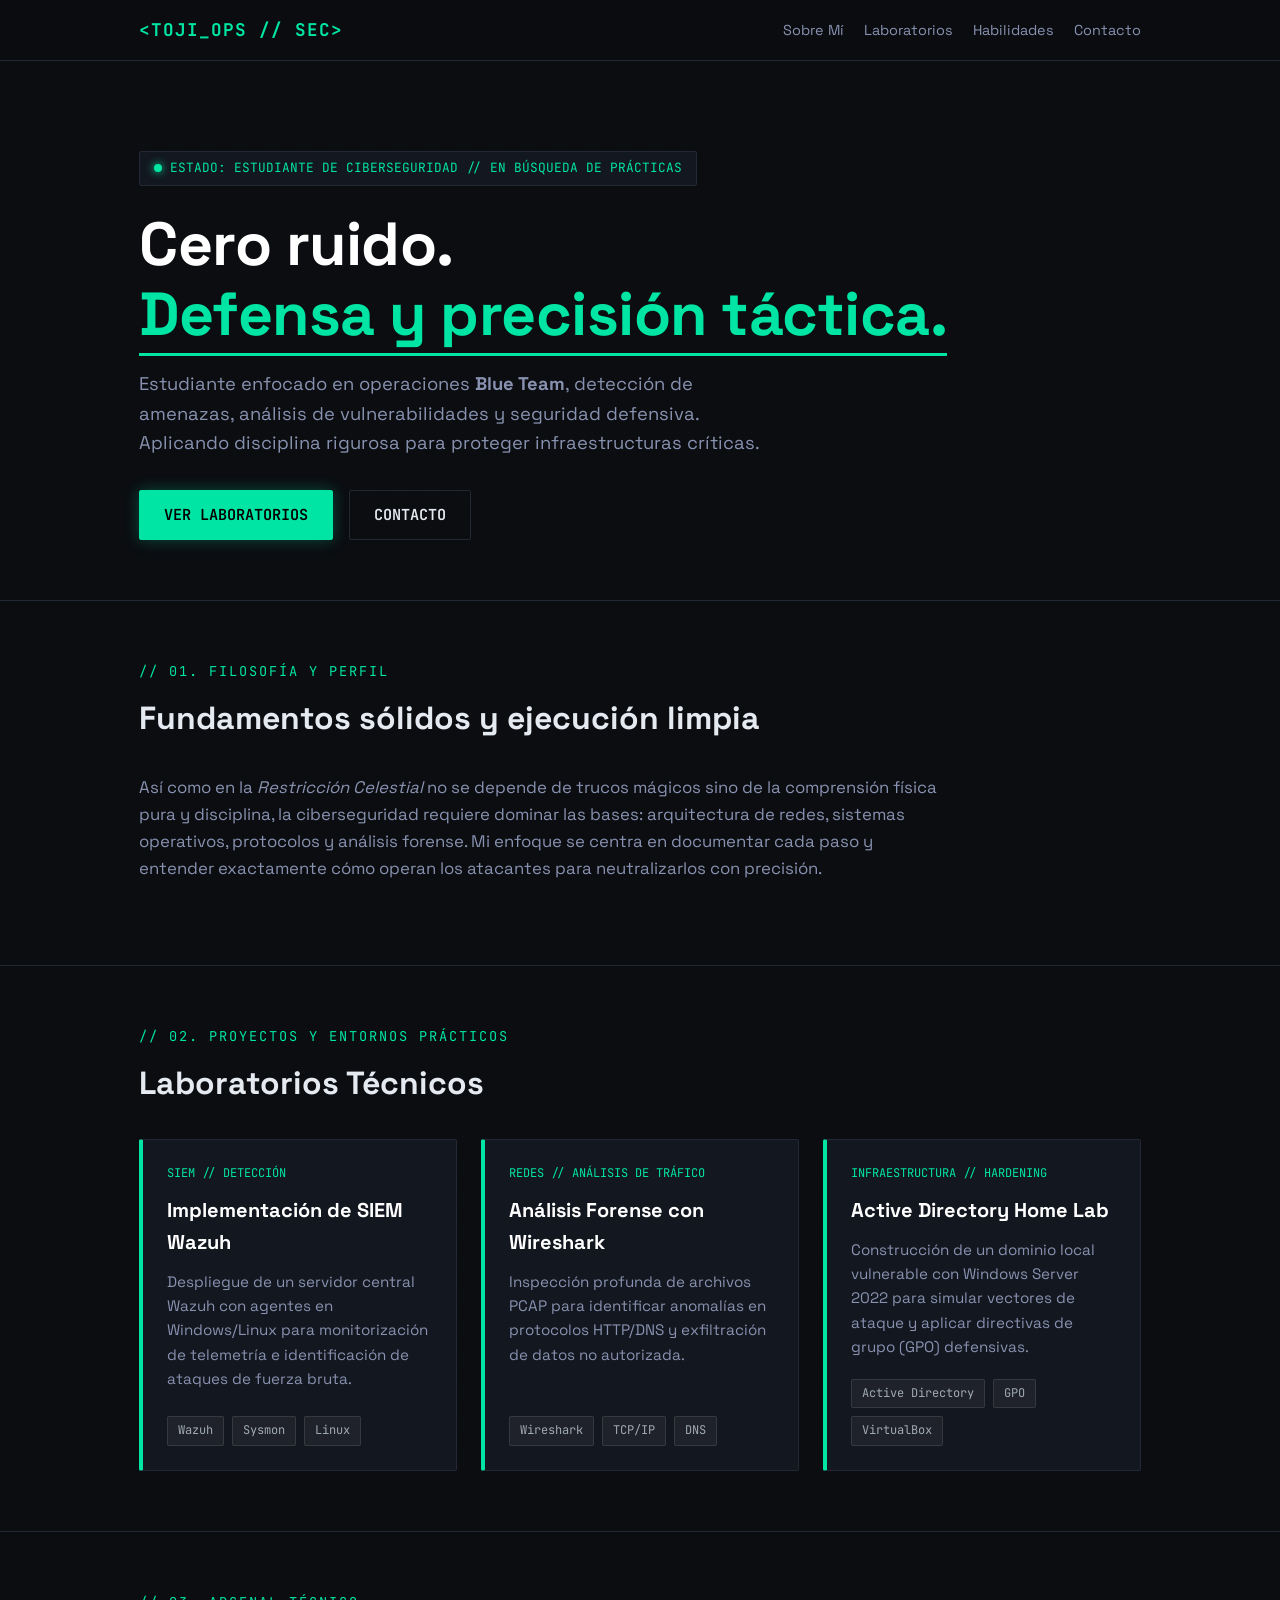
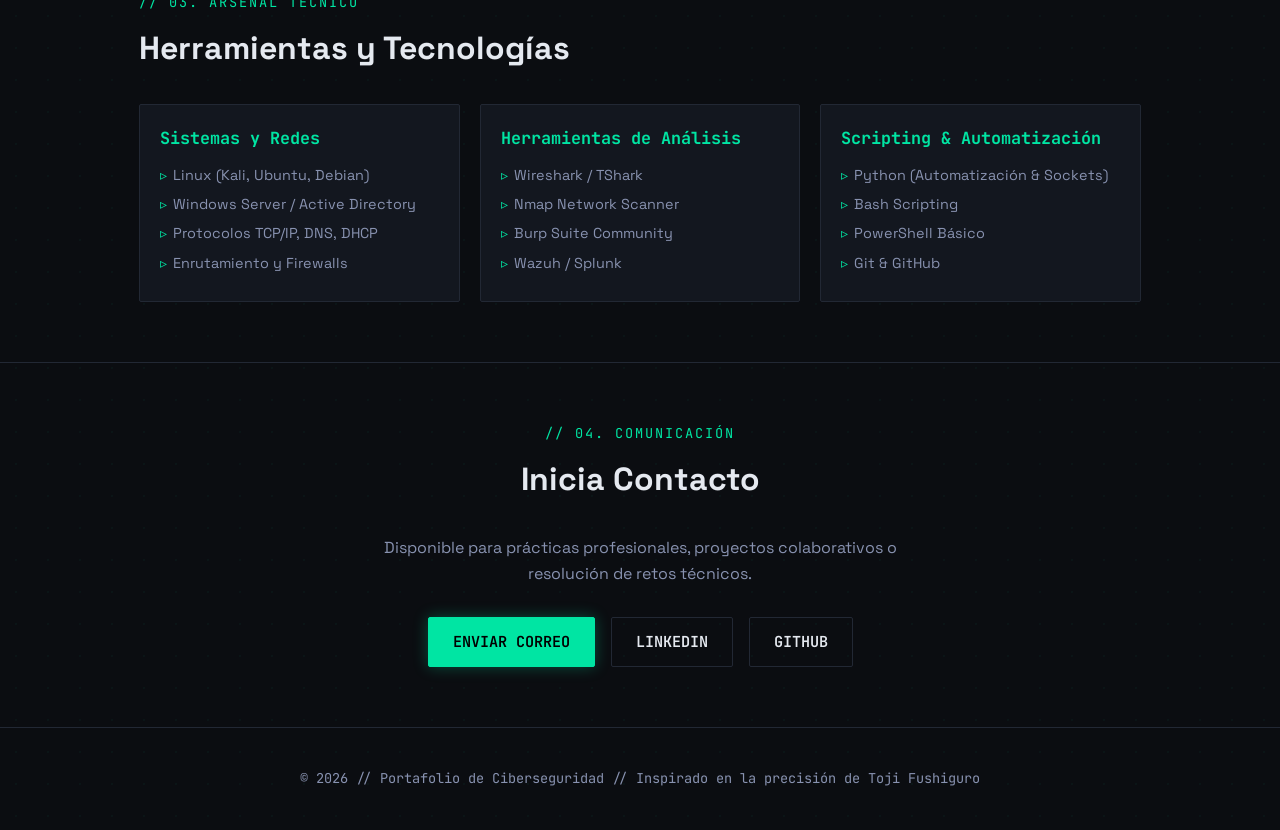
==== index.html @ 8b47028c "Create index.html" ====
<!DOCTYPE html>
<html lang="es">
<head>
  <meta charset="UTF-8">
  <meta name="viewport" content="width=device-width, initial-scale=1.0">
  <title>PORTAFOLIO // CIBERSEGURIDAD</title>
  <!-- Fuentes Google: Space Grotesk (Táctica) y JetBrains Mono (Código) -->
  <link rel="preconnect" href="https://fonts.googleapis.com">
  <link rel="preconnect" href="https://fonts.gstatic.com" crossorigin>
  <link href="https://fonts.googleapis.com/css2?family=JetBrains+Mono:wght@400;700&family=Space+Grotesk:wght@400;600;700&display=swap" rel="stylesheet">
  
  <style>
    :root {
      --bg-main: #0B0D11;
      --bg-card: #13171F;
      --bg-card-hover: #191E28;
      --border-color: #222834;
      --text-main: #E5E9F0;
      --text-muted: #8892B0;
      --accent-teal: #00E5A3; /* Ojos / Precisión táctica */
      --accent-cyan: #00ADB5;
      --accent-dark: #231B2D; /* Tono sutil maldición */
      --steel: #A0AAB2;
    }

    * {
      box-sizing: border-box;
      margin: 0;
      padding: 0;
    }

    body {
      background-color: var(--bg-main);
      color: var(--text-main);
      font-family: 'Space Grotesk', sans-serif;
      line-height: 1.6;
      overflow-x: hidden;
      background-image: radial-gradient(rgba(0, 229, 163, 0.04) 1px, transparent 1px);
      background-size: 32px 32px;
    }

    /* Contenedor central */
    .container {
      max-width: 1050px;
      margin: 0 auto;
      padding: 0 24px;
    }

    /* Navbar */
    nav {
      border-bottom: 1px solid var(--border-color);
      background: rgba(11, 13, 17, 0.9);
      backdrop-filter: blur(10px);
      position: sticky;
      top: 0;
      z-index: 100;
      padding: 16px 0;
    }
    .nav-content {
      display: flex;
      justify-content: space-between;
      align-items: center;
    }
    .logo {
      font-family: 'JetBrains Mono', monospace;
      font-weight: 700;
      font-size: 1.1rem;
      color: var(--accent-teal);
      letter-spacing: 1px;
    }
    .nav-links {
      display: flex;
      gap: 20px;
    }
    .nav-links a {
      color: var(--text-muted);
      text-decoration: none;
      font-size: 0.9rem;
      transition: color 0.3s ease;
    }
    .nav-links a:hover {
      color: var(--accent-teal);
    }

    /* Hero Section */
    .hero {
      padding: 90px 0 60px;
    }
    .badge-status {
      display: inline-flex;
      align-items: center;
      gap: 8px;
      background: var(--bg-card);
      border: 1px solid var(--border-color);
      padding: 6px 14px;
      font-family: 'JetBrains Mono', monospace;
      font-size: 0.8rem;
      color: var(--accent-teal);
      margin-bottom: 24px;
      border-radius: 2px;
    }
    .status-dot {
      width: 8px;
      height: 8px;
      background: var(--accent-teal);
      border-radius: 50%;
      box-shadow: 0 0 8px var(--accent-teal);
    }
    .hero h1 {
      font-size: clamp(2.3rem, 5vw, 3.8rem);
      font-weight: 700;
      line-height: 1.15;
      margin-bottom: 20px;
      color: #FFFFFF;
      letter-spacing: -0.5px;
    }
    .hero h1 span {
      color: var(--accent-teal);
      border-bottom: 3px solid var(--accent-teal);
    }
    .hero p {
      font-size: 1.15rem;
      color: var(--text-muted);
      max-width: 650px;
      margin-bottom: 32px;
    }
    .btn-group {
      display: flex;
      gap: 16px;
      flex-wrap: wrap;
    }
    .btn {
      padding: 12px 24px;
      font-weight: 600;
      font-size: 0.95rem;
      text-decoration: none;
      border-radius: 2px;
      transition: all 0.2s ease;
      display: inline-flex;
      align-items: center;
      font-family: 'JetBrains Mono', monospace;
    }
    .btn-primary {
      background: var(--accent-teal);
      color: #000;
      border: 1px solid var(--accent-teal);
      box-shadow: 0 0 15px rgba(0, 229, 163, 0.3);
    }
    .btn-primary:hover {
      background: #00C78E;
      box-shadow: 0 0 25px rgba(0, 229, 163, 0.5);
    }
    .btn-secondary {
      background: transparent;
      color: var(--text-main);
      border: 1px solid var(--border-color);
    }
    .btn-secondary:hover {
      border-color: var(--steel);
      background: var(--bg-card);
    }

    /* Sección Genérica */
    section {
      padding: 60px 0;
      border-top: 1px solid var(--border-color);
    }
    .section-title {
      font-family: 'JetBrains Mono', monospace;
      font-size: 0.85rem;
      color: var(--accent-teal);
      letter-spacing: 2px;
      text-transform: uppercase;
      margin-bottom: 10px;
      display: block;
    }
    .section-heading {
      font-size: 2rem;
      font-weight: 700;
      margin-bottom: 30px;
    }

    /* Grid de Proyectos / Labs */
    .grid-projects {
      display: grid;
      grid-template-columns: repeat(auto-fit, minmax(310px, 1fr));
      gap: 24px;
    }
    .card {
      background: var(--bg-card);
      border: 1px solid var(--border-color);
      border-left: 4px solid var(--accent-teal);
      padding: 24px;
      border-radius: 2px;
      transition: all 0.3s ease;
      display: flex;
      flex-direction: column;
      justify-content: space-between;
    }
    .card:hover {
      background: var(--bg-card-hover);
      transform: translateY(-4px);
      box-shadow: 0 10px 30px rgba(0, 0, 0, 0.6);
      border-color: var(--accent-teal);
    }
    .card-tag {
      font-family: 'JetBrains Mono', monospace;
      font-size: 0.75rem;
      color: var(--accent-teal);
      margin-bottom: 10px;
    }
    .card h3 {
      font-size: 1.25rem;
      margin-bottom: 12px;
      color: #FFF;
    }
    .card p {
      font-size: 0.95rem;
      color: var(--text-muted);
      margin-bottom: 20px;
      flex-grow: 1;
    }
    .tech-stack {
      display: flex;
      gap: 8px;
      flex-wrap: wrap;
    }
    .tech-pill {
      background: rgba(255, 255, 255, 0.05);
      border: 1px solid rgba(255, 255, 255, 0.1);
      padding: 4px 10px;
      font-size: 0.75rem;
      font-family: 'JetBrains Mono', monospace;
      color: var(--steel);
      border-radius: 2px;
    }

    /* Skills Box */
    .skills-grid {
      display: grid;
      grid-template-columns: repeat(auto-fit, minmax(220px, 1fr));
      gap: 20px;
    }
    .skill-block {
      background: var(--bg-card);
      border: 1px solid var(--border-color);
      padding: 20px;
      border-radius: 2px;
    }
    .skill-block h4 {
      font-size: 1.05rem;
      color: var(--accent-teal);
      margin-bottom: 12px;
      font-family: 'JetBrains Mono', monospace;
    }
    .skill-list {
      list-style: none;
      color: var(--text-muted);
      font-size: 0.9rem;
    }
    .skill-list li {
      margin-bottom: 6px;
      display: flex;
      align-items: center;
      gap: 6px;
    }
    .skill-list li::before {
      content: "▹";
      color: var(--accent-teal);
    }

    /* Footer */
    footer {
      border-top: 1px solid var(--border-color);
      padding: 40px 0;
      text-align: center;
      font-family: 'JetBrains Mono', monospace;
      font-size: 0.85rem;
      color: var(--text-muted);
    }
    footer a {
      color: var(--accent-teal);
      text-decoration: none;
    }
  </style>
</head>
<body>

  <!-- Barra de navegación -->
  <nav>
    <div class="container nav-content">
      <div class="logo">&lt;TOJI_OPS // SEC&gt;</div>
      <div class="nav-links">
        <a href="#about">Sobre Mí</a>
        <a href="#labs">Laboratorios</a>
        <a href="#skills">Habilidades</a>
        <a href="#contact">Contacto</a>
      </div>
    </div>
  </nav>

  <!-- Hero Section -->
  <header class="hero">
    <div class="container">
      <div class="badge-status">
        <span class="status-dot"></span>
        ESTADO: ESTUDIANTE DE CIBERSEGURIDAD // EN BÚSQUEDA DE PRÁCTICAS
      </div>
      <h1>Cero ruido.<br><span>Defensa y precisión táctica.</span></h1>
      <p>
        Estudiante enfocado en operaciones <strong>Blue Team</strong>, detección de amenazas, análisis de vulnerabilidades y seguridad defensiva. Aplicando disciplina rigurosa para proteger infraestructuras críticas.
      </p>
      <div class="btn-group">
        <a href="#labs" class="btn btn-primary">VER LABORATORIOS</a>
        <a href="#contact" class="btn btn-secondary">CONTACTO</a>
      </div>
    </div>
  </header>

  <!-- Sección Sobre Mí -->
  <section id="about">
    <div class="container">
      <span class="section-title">// 01. FILOSOFÍA Y PERFIL</span>
      <h2 class="section-heading">Fundamentos sólidos y ejecución limpia</h2>
      <p style="color: var(--text-muted); font-size: 1.05rem; max-width: 800px; margin-bottom: 24px;">
        Así como en la <em>Restricción Celestial</em> no se depende de trucos mágicos sino de la comprensión física pura y disciplina, la ciberseguridad requiere dominar las bases: arquitectura de redes, sistemas operativos, protocolos y análisis forense. Mi enfoque se centra en documentar cada paso y entender exactamente cómo operan los atacantes para neutralizarlos con precisión.
      </p>
    </div>
  </section>

  <!-- Sección Laboratorios / Proyectos -->
  <section id="labs">
    <div class="container">
      <span class="section-title">// 02. PROYECTOS Y ENTORNOS PRÁCTICOS</span>
      <h2 class="section-heading">Laboratorios Técnicos</h2>
      
      <div class="grid-projects">
        
        <!-- Lab 1 -->
        <div class="card">
          <div>
            <div class="card-tag">SIEM // DETECCIÓN</div>
            <h3>Implementación de SIEM Wazuh</h3>
            <p>Despliegue de un servidor central Wazuh con agentes en Windows/Linux para monitorización de telemetría e identificación de ataques de fuerza bruta.</p>
          </div>
          <div class="tech-stack">
            <span class="tech-pill">Wazuh</span>
            <span class="tech-pill">Sysmon</span>
            <span class="tech-pill">Linux</span>
          </div>
        </div>

        <!-- Lab 2 -->
        <div class="card">
          <div>
            <div class="card-tag">REDES // ANÁLISIS DE TRÁFICO</div>
            <h3>Análisis Forense con Wireshark</h3>
            <p>Inspección profunda de archivos PCAP para identificar anomalías en protocolos HTTP/DNS y exfiltración de datos no autorizada.</p>
          </div>
          <div class="tech-stack">
            <span class="tech-pill">Wireshark</span>
            <span class="tech-pill">TCP/IP</span>
            <span class="tech-pill">DNS</span>
          </div>
        </div>

        <!-- Lab 3 -->
        <div class="card">
          <div>
            <div class="card-tag">INFRAESTRUCTURA // HARDENING</div>
            <h3>Active Directory Home Lab</h3>
            <p>Construcción de un dominio local vulnerable con Windows Server 2022 para simular vectores de ataque y aplicar directivas de grupo (GPO) defensivas.</p>
          </div>
          <div class="tech-stack">
            <span class="tech-pill">Active Directory</span>
            <span class="tech-pill">GPO</span>
            <span class="tech-pill">VirtualBox</span>
          </div>
        </div>

      </div>
    </div>
  </section>

  <!-- Sección Habilidades -->
  <section id="skills">
    <div class="container">
      <span class="section-title">// 03. ARSENAL TÉCNICO</span>
      <h2 class="section-heading">Herramientas y Tecnologías</h2>

      <div class="skills-grid">
        <div class="skill-block">
          <h4>Sistemas y Redes</h4>
          <ul class="skill-list">
            <li>Linux (Kali, Ubuntu, Debian)</li>
            <li>Windows Server / Active Directory</li>
            <li>Protocolos TCP/IP, DNS, DHCP</li>
            <li>Enrutamiento y Firewalls</li>
          </ul>
        </div>

        <div class="skill-block">
          <h4>Herramientas de Análisis</h4>
          <ul class="skill-list">
            <li>Wireshark / TShark</li>
            <li>Nmap Network Scanner</li>
            <li>Burp Suite Community</li>
            <li>Wazuh / Splunk</li>
          </ul>
        </div>

        <div class="skill-block">
          <h4>Scripting & Automatización</h4>
          <ul class="skill-list">
            <li>Python (Automatización & Sockets)</li>
            <li>Bash Scripting</li>
            <li>PowerShell Básico</li>
            <li>Git & GitHub</li>
          </ul>
        </div>
      </div>
    </div>
  </section>

  <!-- Sección Contacto -->
  <section id="contact">
    <div class="container" style="text-align: center; max-width: 600px;">
      <span class="section-title">// 04. COMUNICACIÓN</span>
      <h2 class="section-heading">Inicia Contacto</h2>
      <p style="color: var(--text-muted); margin-bottom: 30px;">
        Disponible para prácticas profesionales, proyectos colaborativos o resolución de retos técnicos.
      </p>
      <div class="btn-group" style="justify-content: center;">
        <!-- Cambia tu correo aquí -->
        <a href="mailto:tu-correo@gmail.com" class="btn btn-primary">ENVIAR CORREO</a>
        <!-- Cambia tus links aquí -->
        <a href="https://linkedin.com" target="_blank" class="btn btn-secondary">LINKEDIN</a>
        <a href="https://github.com" target="_blank" class="btn btn-secondary">GITHUB</a>
      </div>
    </div>
  </section>

  <!-- Footer -->
  <footer>
    <div class="container">
      <p>© 2026 // Portafolio de Ciberseguridad // Inspirado en la precisión de Toji Fushiguro</p>
    </div>
  </footer>

</body>
</html>
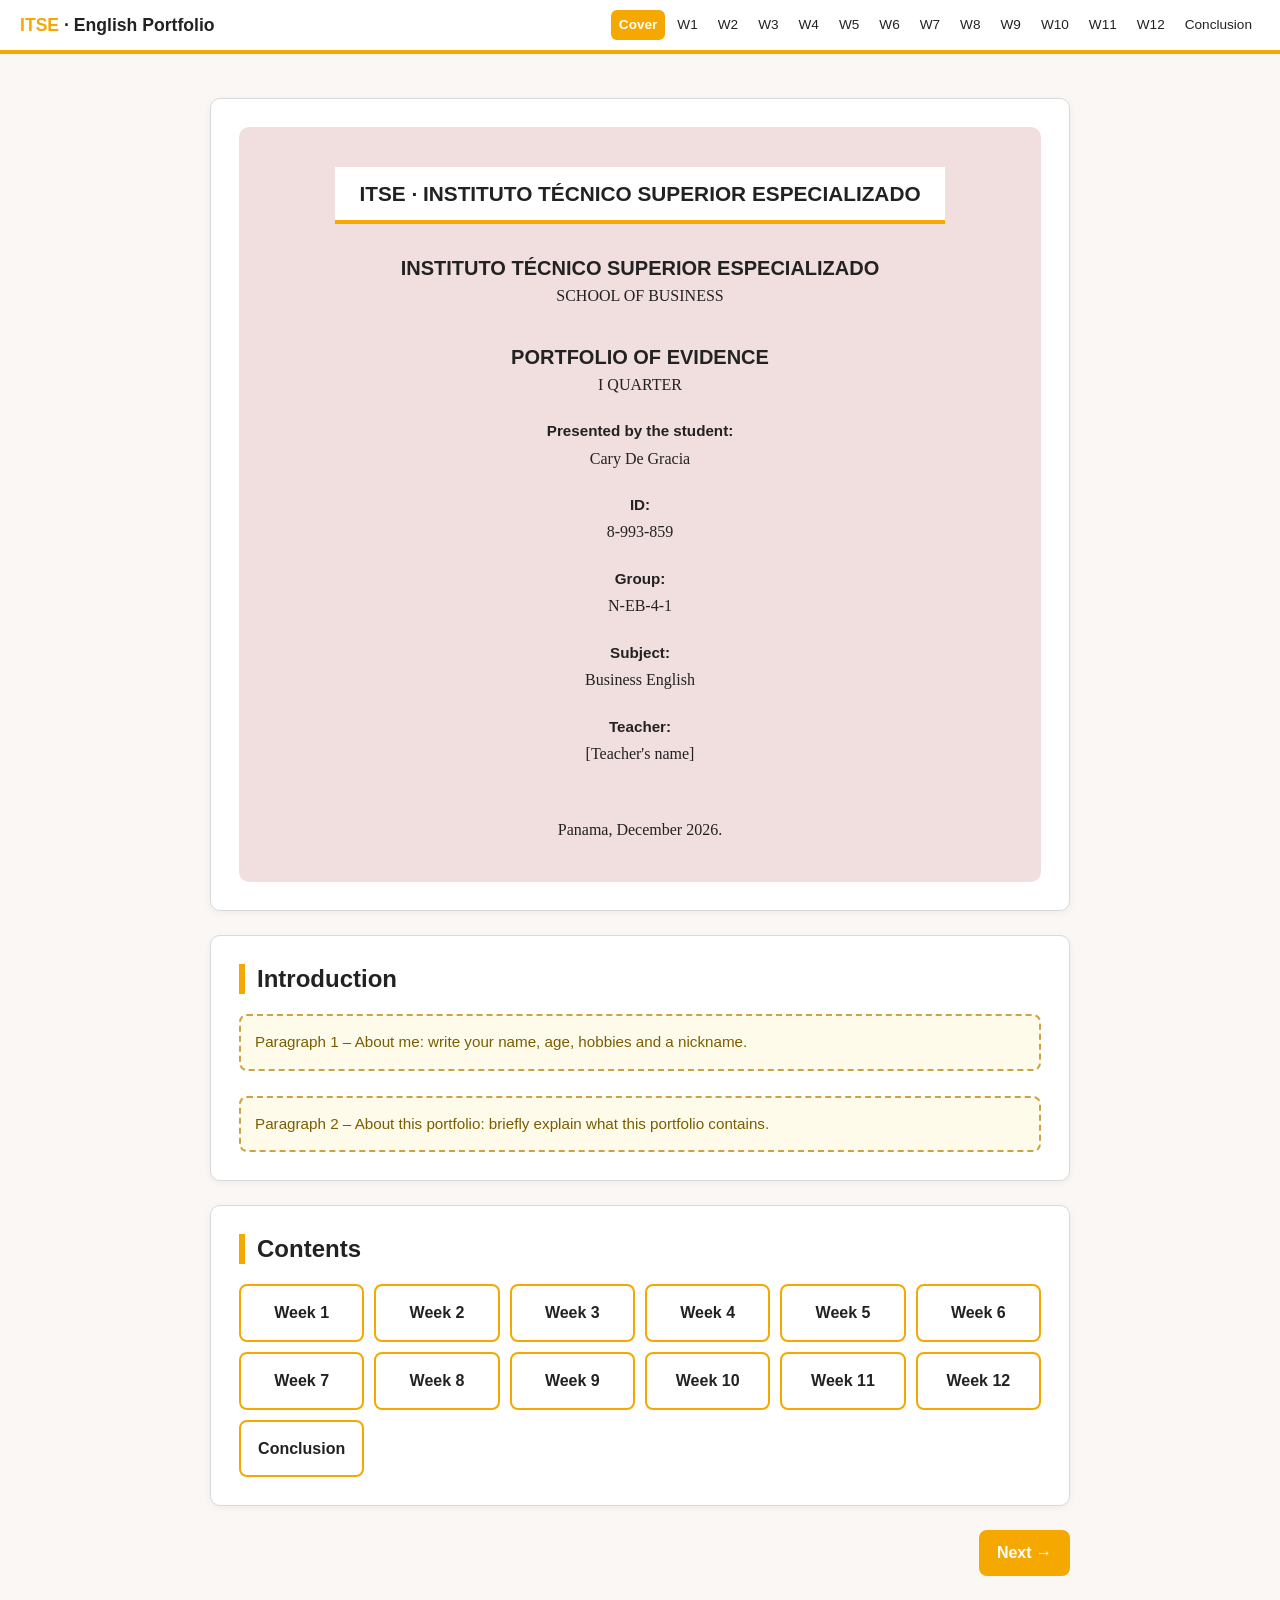
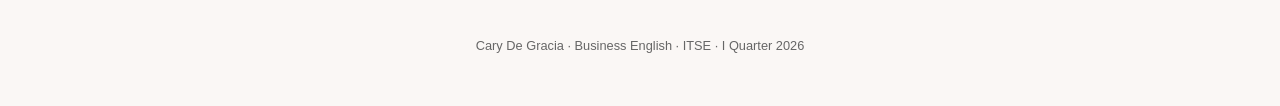
==== commit fbc8b6cc: "Add files via upload" ====
--- a/index.html
+++ b/index.html
@@ -1,451 +1,69 @@
 <!DOCTYPE html>
-<html lang="es">
+<html lang="en">
 <head>
-  <meta charset="UTF-8">
-  <meta name="viewport" content="width=device-width, initial-scale=1.0">
-  <title>PORTAFOLIO // CIBERSEGURIDAD</title>
-  <!-- Fuentes Google: Space Grotesk (Táctica) y JetBrains Mono (Código) -->
-  <link rel="preconnect" href="https://fonts.googleapis.com">
-  <link rel="preconnect" href="https://fonts.gstatic.com" crossorigin>
-  <link href="https://fonts.googleapis.com/css2?family=JetBrains+Mono:wght@400;700&family=Space+Grotesk:wght@400;600;700&display=swap" rel="stylesheet">
-  
-  <style>
-    :root {
-      --bg-main: #0B0D11;
-      --bg-card: #13171F;
-      --bg-card-hover: #191E28;
-      --border-color: #222834;
-      --text-main: #E5E9F0;
-      --text-muted: #8892B0;
-      --accent-teal: #00E5A3; /* Ojos / Precisión táctica */
-      --accent-cyan: #00ADB5;
-      --accent-dark: #231B2D; /* Tono sutil maldición */
-      --steel: #A0AAB2;
-    }
-
-    * {
-      box-sizing: border-box;
-      margin: 0;
-      padding: 0;
-    }
-
-    body {
-      background-color: var(--bg-main);
-      color: var(--text-main);
-      font-family: 'Space Grotesk', sans-serif;
-      line-height: 1.6;
-      overflow-x: hidden;
-      background-image: radial-gradient(rgba(0, 229, 163, 0.04) 1px, transparent 1px);
-      background-size: 32px 32px;
-    }
-
-    /* Contenedor central */
-    .container {
-      max-width: 1050px;
-      margin: 0 auto;
-      padding: 0 24px;
-    }
-
-    /* Navbar */
-    nav {
-      border-bottom: 1px solid var(--border-color);
-      background: rgba(11, 13, 17, 0.9);
-      backdrop-filter: blur(10px);
-      position: sticky;
-      top: 0;
-      z-index: 100;
-      padding: 16px 0;
-    }
-    .nav-content {
-      display: flex;
-      justify-content: space-between;
-      align-items: center;
-    }
-    .logo {
-      font-family: 'JetBrains Mono', monospace;
-      font-weight: 700;
-      font-size: 1.1rem;
-      color: var(--accent-teal);
-      letter-spacing: 1px;
-    }
-    .nav-links {
-      display: flex;
-      gap: 20px;
-    }
-    .nav-links a {
-      color: var(--text-muted);
-      text-decoration: none;
-      font-size: 0.9rem;
-      transition: color 0.3s ease;
-    }
-    .nav-links a:hover {
-      color: var(--accent-teal);
-    }
-
-    /* Hero Section */
-    .hero {
-      padding: 90px 0 60px;
-    }
-    .badge-status {
-      display: inline-flex;
-      align-items: center;
-      gap: 8px;
-      background: var(--bg-card);
-      border: 1px solid var(--border-color);
-      padding: 6px 14px;
-      font-family: 'JetBrains Mono', monospace;
-      font-size: 0.8rem;
-      color: var(--accent-teal);
-      margin-bottom: 24px;
-      border-radius: 2px;
-    }
-    .status-dot {
-      width: 8px;
-      height: 8px;
-      background: var(--accent-teal);
-      border-radius: 50%;
-      box-shadow: 0 0 8px var(--accent-teal);
-    }
-    .hero h1 {
-      font-size: clamp(2.3rem, 5vw, 3.8rem);
-      font-weight: 700;
-      line-height: 1.15;
-      margin-bottom: 20px;
-      color: #FFFFFF;
-      letter-spacing: -0.5px;
-    }
-    .hero h1 span {
-      color: var(--accent-teal);
-      border-bottom: 3px solid var(--accent-teal);
-    }
-    .hero p {
-      font-size: 1.15rem;
-      color: var(--text-muted);
-      max-width: 650px;
-      margin-bottom: 32px;
-    }
-    .btn-group {
-      display: flex;
-      gap: 16px;
-      flex-wrap: wrap;
-    }
-    .btn {
-      padding: 12px 24px;
-      font-weight: 600;
-      font-size: 0.95rem;
-      text-decoration: none;
-      border-radius: 2px;
-      transition: all 0.2s ease;
-      display: inline-flex;
-      align-items: center;
-      font-family: 'JetBrains Mono', monospace;
-    }
-    .btn-primary {
-      background: var(--accent-teal);
-      color: #000;
-      border: 1px solid var(--accent-teal);
-      box-shadow: 0 0 15px rgba(0, 229, 163, 0.3);
-    }
-    .btn-primary:hover {
-      background: #00C78E;
-      box-shadow: 0 0 25px rgba(0, 229, 163, 0.5);
-    }
-    .btn-secondary {
-      background: transparent;
-      color: var(--text-main);
-      border: 1px solid var(--border-color);
-    }
-    .btn-secondary:hover {
-      border-color: var(--steel);
-      background: var(--bg-card);
-    }
-
-    /* Sección Genérica */
-    section {
-      padding: 60px 0;
-      border-top: 1px solid var(--border-color);
-    }
-    .section-title {
-      font-family: 'JetBrains Mono', monospace;
-      font-size: 0.85rem;
-      color: var(--accent-teal);
-      letter-spacing: 2px;
-      text-transform: uppercase;
-      margin-bottom: 10px;
-      display: block;
-    }
-    .section-heading {
-      font-size: 2rem;
-      font-weight: 700;
-      margin-bottom: 30px;
-    }
-
-    /* Grid de Proyectos / Labs */
-    .grid-projects {
-      display: grid;
-      grid-template-columns: repeat(auto-fit, minmax(310px, 1fr));
-      gap: 24px;
-    }
-    .card {
-      background: var(--bg-card);
-      border: 1px solid var(--border-color);
-      border-left: 4px solid var(--accent-teal);
-      padding: 24px;
-      border-radius: 2px;
-      transition: all 0.3s ease;
-      display: flex;
-      flex-direction: column;
-      justify-content: space-between;
-    }
-    .card:hover {
-      background: var(--bg-card-hover);
-      transform: translateY(-4px);
-      box-shadow: 0 10px 30px rgba(0, 0, 0, 0.6);
-      border-color: var(--accent-teal);
-    }
-    .card-tag {
-      font-family: 'JetBrains Mono', monospace;
-      font-size: 0.75rem;
-      color: var(--accent-teal);
-      margin-bottom: 10px;
-    }
-    .card h3 {
-      font-size: 1.25rem;
-      margin-bottom: 12px;
-      color: #FFF;
-    }
-    .card p {
-      font-size: 0.95rem;
-      color: var(--text-muted);
-      margin-bottom: 20px;
-      flex-grow: 1;
-    }
-    .tech-stack {
-      display: flex;
-      gap: 8px;
-      flex-wrap: wrap;
-    }
-    .tech-pill {
-      background: rgba(255, 255, 255, 0.05);
-      border: 1px solid rgba(255, 255, 255, 0.1);
-      padding: 4px 10px;
-      font-size: 0.75rem;
-      font-family: 'JetBrains Mono', monospace;
-      color: var(--steel);
-      border-radius: 2px;
-    }
-
-    /* Skills Box */
-    .skills-grid {
-      display: grid;
-      grid-template-columns: repeat(auto-fit, minmax(220px, 1fr));
-      gap: 20px;
-    }
-    .skill-block {
-      background: var(--bg-card);
-      border: 1px solid var(--border-color);
-      padding: 20px;
-      border-radius: 2px;
-    }
-    .skill-block h4 {
-      font-size: 1.05rem;
-      color: var(--accent-teal);
-      margin-bottom: 12px;
-      font-family: 'JetBrains Mono', monospace;
-    }
-    .skill-list {
-      list-style: none;
-      color: var(--text-muted);
-      font-size: 0.9rem;
-    }
-    .skill-list li {
-      margin-bottom: 6px;
-      display: flex;
-      align-items: center;
-      gap: 6px;
-    }
-    .skill-list li::before {
-      content: "▹";
-      color: var(--accent-teal);
-    }
-
-    /* Footer */
-    footer {
-      border-top: 1px solid var(--border-color);
-      padding: 40px 0;
-      text-align: center;
-      font-family: 'JetBrains Mono', monospace;
-      font-size: 0.85rem;
-      color: var(--text-muted);
-    }
-    footer a {
-      color: var(--accent-teal);
-      text-decoration: none;
-    }
-  </style>
+<meta charset="UTF-8">
+<meta name="viewport" content="width=device-width, initial-scale=1">
+<title>English Portfolio – Cover</title>
+<link rel="stylesheet" href="style.css">
 </head>
 <body>
+<header class="top"><div class="wrap">
+  <div class="brand"><span>ITSE</span> · English Portfolio</div>
+  <nav id="nav"></nav>
+</div></header>
 
-  <!-- Barra de navegación -->
-  <nav>
-    <div class="container nav-content">
-      <div class="logo">&lt;TOJI_OPS // SEC&gt;</div>
-      <div class="nav-links">
-        <a href="#about">Sobre Mí</a>
-        <a href="#labs">Laboratorios</a>
-        <a href="#skills">Habilidades</a>
-        <a href="#contact">Contacto</a>
-      </div>
-    </div>
-  </nav>
+<main>
+  <!-- 1. PRESENTATION PAGE -->
+  <section class="page" id="presentation">
+    <div class="cover">
+      <div class="logo">ITSE · INSTITUTO TÉCNICO SUPERIOR ESPECIALIZADO</div>
+      <h1>INSTITUTO TÉCNICO SUPERIOR ESPECIALIZADO</h1>
+      <p>SCHOOL OF BUSINESS</p>
 
-  <!-- Hero Section -->
-  <header class="hero">
-    <div class="container">
-      <div class="badge-status">
-        <span class="status-dot"></span>
-        ESTADO: ESTUDIANTE DE CIBERSEGURIDAD // EN BÚSQUEDA DE PRÁCTICAS
-      </div>
-      <h1>Cero ruido.<br><span>Defensa y precisión táctica.</span></h1>
-      <p>
-        Estudiante enfocado en operaciones <strong>Blue Team</strong>, detección de amenazas, análisis de vulnerabilidades y seguridad defensiva. Aplicando disciplina rigurosa para proteger infraestructuras críticas.
-      </p>
-      <div class="btn-group">
-        <a href="#labs" class="btn btn-primary">VER LABORATORIOS</a>
-        <a href="#contact" class="btn btn-secondary">CONTACTO</a>
-      </div>
-    </div>
-  </header>
+      <h1 style="margin-top:36px">PORTFOLIO OF EVIDENCE</h1>
+      <p>I QUARTER</p>
 
-  <!-- Sección Sobre Mí -->
-  <section id="about">
-    <div class="container">
-      <span class="section-title">// 01. FILOSOFÍA Y PERFIL</span>
-      <h2 class="section-heading">Fundamentos sólidos y ejecución limpia</h2>
-      <p style="color: var(--text-muted); font-size: 1.05rem; max-width: 800px; margin-bottom: 24px;">
-        Así como en la <em>Restricción Celestial</em> no se depende de trucos mágicos sino de la comprensión física pura y disciplina, la ciberseguridad requiere dominar las bases: arquitectura de redes, sistemas operativos, protocolos y análisis forense. Mi enfoque se centra en documentar cada paso y entender exactamente cómo operan los atacantes para neutralizarlos con precisión.
-      </p>
+      <p class="label">Presented by the student:</p>
+      <p>Cary De Gracia</p>
+      <p class="label">ID:</p>
+      <p>8-993-859</p>
+      <p class="label">Group:</p>
+      <p>N-EB-4-1</p>
+      <p class="label">Subject:</p>
+      <p>Business English</p>
+      <p class="label">Teacher:</p>
+      <p>[Teacher's name]</p>
+
+      <p style="margin-top:50px">Panama, December 2026.</p>
     </div>
   </section>
 
-  <!-- Sección Laboratorios / Proyectos -->
-  <section id="labs">
-    <div class="container">
-      <span class="section-title">// 02. PROYECTOS Y ENTORNOS PRÁCTICOS</span>
-      <h2 class="section-heading">Laboratorios Técnicos</h2>
-      
-      <div class="grid-projects">
-        
-        <!-- Lab 1 -->
-        <div class="card">
-          <div>
-            <div class="card-tag">SIEM // DETECCIÓN</div>
-            <h3>Implementación de SIEM Wazuh</h3>
-            <p>Despliegue de un servidor central Wazuh con agentes en Windows/Linux para monitorización de telemetría e identificación de ataques de fuerza bruta.</p>
-          </div>
-          <div class="tech-stack">
-            <span class="tech-pill">Wazuh</span>
-            <span class="tech-pill">Sysmon</span>
-            <span class="tech-pill">Linux</span>
-          </div>
-        </div>
+  <!-- 2. INTRODUCTION (write it yourself, no AI) -->
+  <section class="page" id="introduction">
+    <h2>Introduction</h2>
+    <div class="placeholder">Paragraph 1 – About me: write your name, age, hobbies and a nickname.</div>
+    <br>
+    <div class="placeholder">Paragraph 2 – About this portfolio: briefly explain what this portfolio contains.</div>
+  </section>
 
-        <!-- Lab 2 -->
-        <div class="card">
-          <div>
-            <div class="card-tag">REDES // ANÁLISIS DE TRÁFICO</div>
-            <h3>Análisis Forense con Wireshark</h3>
-            <p>Inspección profunda de archivos PCAP para identificar anomalías en protocolos HTTP/DNS y exfiltración de datos no autorizada.</p>
-          </div>
-          <div class="tech-stack">
-            <span class="tech-pill">Wireshark</span>
-            <span class="tech-pill">TCP/IP</span>
-            <span class="tech-pill">DNS</span>
-          </div>
-        </div>
-
-        <!-- Lab 3 -->
-        <div class="card">
-          <div>
-            <div class="card-tag">INFRAESTRUCTURA // HARDENING</div>
-            <h3>Active Directory Home Lab</h3>
-            <p>Construcción de un dominio local vulnerable con Windows Server 2022 para simular vectores de ataque y aplicar directivas de grupo (GPO) defensivas.</p>
-          </div>
-          <div class="tech-stack">
-            <span class="tech-pill">Active Directory</span>
-            <span class="tech-pill">GPO</span>
-            <span class="tech-pill">VirtualBox</span>
-          </div>
-        </div>
-
-      </div>
+  <!-- 3. CONTENT INDEX -->
+  <section class="page" id="contents">
+    <h2>Contents</h2>
+    <div class="weeklist">
+      <a href="week1.html">Week 1</a><a href="week2.html">Week 2</a><a href="week3.html">Week 3</a>
+      <a href="week4.html">Week 4</a><a href="week5.html">Week 5</a><a href="week6.html">Week 6</a>
+      <a href="week7.html">Week 7</a><a href="week8.html">Week 8</a><a href="week9.html">Week 9</a>
+      <a href="week10.html">Week 10</a><a href="week11.html">Week 11</a><a href="week12.html">Week 12</a>
+      <a href="conclusion.html">Conclusion</a>
     </div>
   </section>
 
-  <!-- Sección Habilidades -->
-  <section id="skills">
-    <div class="container">
-      <span class="section-title">// 03. ARSENAL TÉCNICO</span>
-      <h2 class="section-heading">Herramientas y Tecnologías</h2>
+  <div class="pager" id="pager"></div>
+</main>
 
-      <div class="skills-grid">
-        <div class="skill-block">
-          <h4>Sistemas y Redes</h4>
-          <ul class="skill-list">
-            <li>Linux (Kali, Ubuntu, Debian)</li>
-            <li>Windows Server / Active Directory</li>
-            <li>Protocolos TCP/IP, DNS, DHCP</li>
-            <li>Enrutamiento y Firewalls</li>
-          </ul>
-        </div>
-
-        <div class="skill-block">
-          <h4>Herramientas de Análisis</h4>
-          <ul class="skill-list">
-            <li>Wireshark / TShark</li>
-            <li>Nmap Network Scanner</li>
-            <li>Burp Suite Community</li>
-            <li>Wazuh / Splunk</li>
-          </ul>
-        </div>
-
-        <div class="skill-block">
-          <h4>Scripting & Automatización</h4>
-          <ul class="skill-list">
-            <li>Python (Automatización & Sockets)</li>
-            <li>Bash Scripting</li>
-            <li>PowerShell Básico</li>
-            <li>Git & GitHub</li>
-          </ul>
-        </div>
-      </div>
-    </div>
-  </section>
-
-  <!-- Sección Contacto -->
-  <section id="contact">
-    <div class="container" style="text-align: center; max-width: 600px;">
-      <span class="section-title">// 04. COMUNICACIÓN</span>
-      <h2 class="section-heading">Inicia Contacto</h2>
-      <p style="color: var(--text-muted); margin-bottom: 30px;">
-        Disponible para prácticas profesionales, proyectos colaborativos o resolución de retos técnicos.
-      </p>
-      <div class="btn-group" style="justify-content: center;">
-        <!-- Cambia tu correo aquí -->
-        <a href="mailto:tu-correo@gmail.com" class="btn btn-primary">ENVIAR CORREO</a>
-        <!-- Cambia tus links aquí -->
-        <a href="https://linkedin.com" target="_blank" class="btn btn-secondary">LINKEDIN</a>
-        <a href="https://github.com" target="_blank" class="btn btn-secondary">GITHUB</a>
-      </div>
-    </div>
-  </section>
-
-  <!-- Footer -->
-  <footer>
-    <div class="container">
-      <p>© 2026 // Portafolio de Ciberseguridad // Inspirado en la precisión de Toji Fushiguro</p>
-    </div>
-  </footer>
-
+<footer>Cary De Gracia · Business English · ITSE · I Quarter 2026</footer>
+<div id="lb"><img alt=""></div>
+<script src="data.js"></script>
+<script src="app.js"></script>
 </body>
 </html>
--- a/style.css
+++ b/style.css
@@ -0,0 +1,58 @@
+:root{--yellow:#f5a800;--pink:#f1dede;--ink:#222;--muted:#666;--line:#d9d9d9;--bg:#faf7f5}
+*{box-sizing:border-box}
+body{margin:0;font-family:Georgia,"Times New Roman",serif;color:var(--ink);background:var(--bg);line-height:1.6}
+header.top{background:#fff;border-bottom:4px solid var(--yellow);position:sticky;top:0;z-index:10}
+header.top .wrap{display:flex;align-items:center;justify-content:space-between;gap:12px;flex-wrap:wrap;padding:10px 20px}
+.brand{font-family:Arial,Helvetica,sans-serif;font-weight:800;font-size:1.1rem}
+.brand span{color:var(--yellow)}
+nav{font-family:Arial,Helvetica,sans-serif;font-size:.85rem;display:flex;gap:4px;flex-wrap:wrap}
+nav a{color:var(--ink);text-decoration:none;padding:4px 8px;border-radius:6px}
+nav a:hover{background:var(--yellow);color:#fff}
+nav a.active{background:var(--yellow);color:#fff;font-weight:bold}
+main{max-width:900px;margin:0 auto;padding:20px}
+section.page{background:#fff;border:1px solid var(--line);border-radius:10px;padding:28px;margin:24px 0;box-shadow:0 2px 8px rgba(0,0,0,.05)}
+h1,h2,h3{font-family:Arial,Helvetica,sans-serif;line-height:1.25}
+h2{border-left:6px solid var(--yellow);padding-left:12px;margin-top:0}
+
+.cover{background:var(--pink);text-align:center;padding:40px 20px;border-radius:10px}
+.cover .logo{display:inline-block;background:#fff;padding:10px 24px;border-bottom:4px solid var(--yellow);font-family:Arial,sans-serif;font-weight:800;font-size:1.3rem;margin-bottom:24px}
+.cover h1{font-size:1.25rem;margin:8px 0 2px}
+.cover .label{font-weight:bold;margin:22px 0 2px;font-family:Arial,sans-serif;font-size:.95rem}
+.cover p{margin:0}
+
+.placeholder{border:2px dashed #c9a24a;background:#fffbea;padding:14px;border-radius:8px;color:#7a5d00;font-family:Arial,sans-serif;font-size:.95rem}
+
+.form-head{font-family:Arial,sans-serif;text-align:center;margin-bottom:14px}
+.form-head strong{display:block}
+.fields{display:grid;grid-template-columns:repeat(auto-fit,minmax(200px,1fr));gap:8px 18px;font-family:Arial,sans-serif;font-size:.9rem;margin-bottom:14px}
+.fields div{border-bottom:1px solid #555;padding-bottom:2px}
+table{width:100%;border-collapse:collapse;font-family:Arial,sans-serif;font-size:.92rem}
+th,td{border:1px solid #444;padding:10px;vertical-align:top;text-align:left}
+th{background:#f3f3f3}
+td ul{margin:0;padding-left:18px}
+.noclass{margin-top:12px;padding:10px 14px;background:#eef6ff;border-left:4px solid #3b82c4;font-family:Arial,sans-serif;font-size:.92rem}
+
+.evidence h3{font-size:1rem;margin:20px 0 8px}
+.grid{display:grid;grid-template-columns:repeat(auto-fit,minmax(240px,1fr));gap:14px}
+figure{margin:0;border:1px solid var(--line);border-radius:8px;overflow:hidden;background:#fff}
+figure img{width:100%;display:block;cursor:zoom-in;background:#eee;min-height:120px;object-fit:contain}
+figcaption{font-family:Arial,sans-serif;font-size:.78rem;color:var(--muted);padding:8px 10px;border-top:1px solid var(--line)}
+
+.checklist td:first-child{width:22%}
+.checklist td:last-child{width:14%;text-align:center}
+
+.pager{display:flex;justify-content:space-between;gap:10px;font-family:Arial,sans-serif;margin:10px 0 30px}
+.pager a{background:var(--yellow);color:#fff;text-decoration:none;padding:10px 18px;border-radius:8px;font-weight:bold}
+.pager a:hover{background:#d98f00}
+.pager span{flex:1}
+
+.weeklist{display:grid;grid-template-columns:repeat(auto-fill,minmax(110px,1fr));gap:10px;font-family:Arial,sans-serif}
+.weeklist a{display:block;text-align:center;padding:14px 8px;border:2px solid var(--yellow);border-radius:8px;color:var(--ink);text-decoration:none;font-weight:bold}
+.weeklist a:hover{background:var(--yellow);color:#fff}
+
+footer{text-align:center;font-family:Arial,sans-serif;color:var(--muted);font-size:.8rem;padding:10px 0 50px}
+
+#lb{display:none;position:fixed;inset:0;background:rgba(0,0,0,.88);z-index:50;align-items:center;justify-content:center;padding:16px;cursor:zoom-out}
+#lb img{max-width:100%;max-height:100%}
+
+@media print{header.top,#lb,.pager{display:none}body{background:#fff}section.page{box-shadow:none;border:none;page-break-after:always}}
